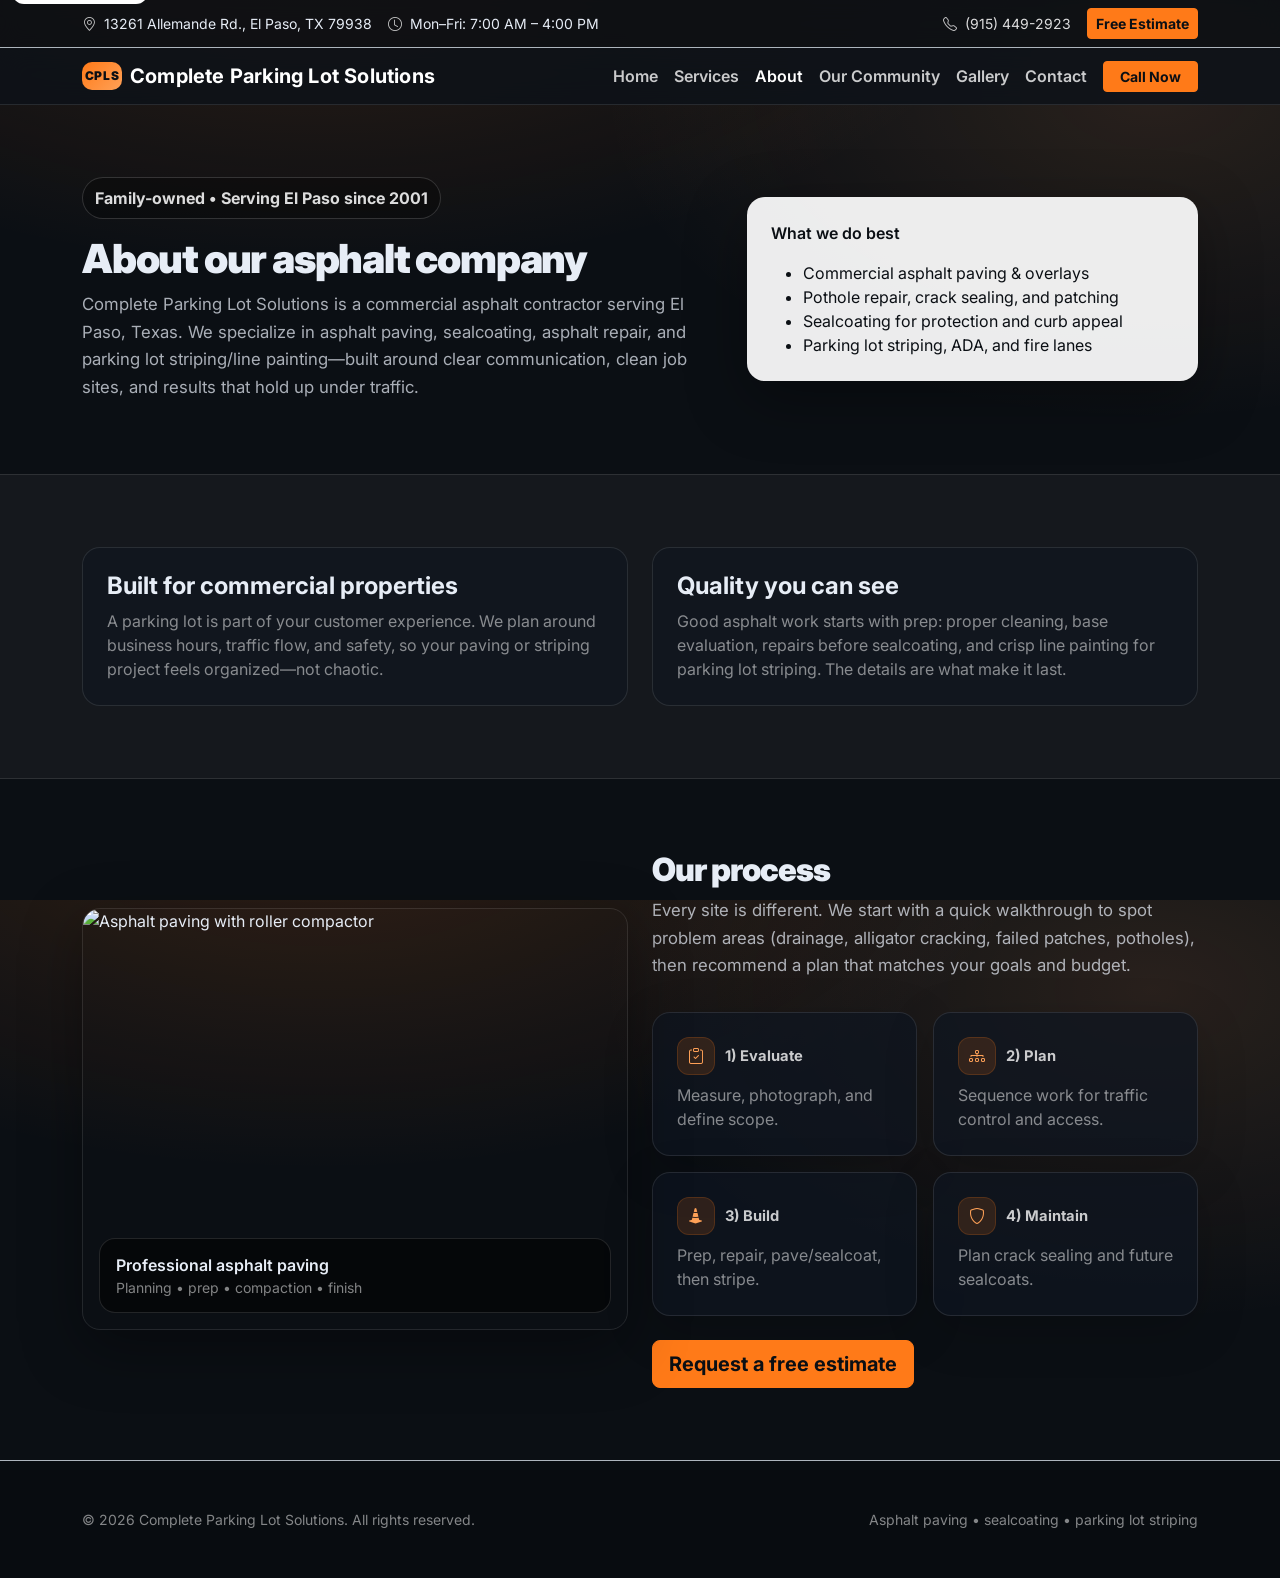
==== about.html @ 4068cb1a "Add files via upload" ====
<!DOCTYPE html>
<html lang="en">
<head>
  <meta charset="UTF-8" />
  <meta name="viewport" content="width=device-width, initial-scale=1.0" />
  <title>About | Complete Parking Lot Solutions</title>
  <meta name="description" content="Learn about our family-owned asphalt contractor serving El Paso, TX. Commercial asphalt paving, asphalt repair, sealcoating, and parking lot striping." />

  <link rel="preconnect" href="https://fonts.googleapis.com" />
  <link rel="preconnect" href="https://fonts.gstatic.com" crossorigin />
  <link href="https://fonts.googleapis.com/css2?family=Inter:wght@400;500;600;700;800&display=swap" rel="stylesheet" />

  <link href="https://cdn.jsdelivr.net/npm/bootstrap@5.3.3/dist/css/bootstrap.min.css" rel="stylesheet" integrity="sha384-QWTKZyjpPEjISv5WaRU9OFeRpok6YctnYmDr5pNlyT2bRjXh0JMhjY6hW+ALEwIH" crossorigin="anonymous" />
  <link rel="stylesheet" href="https://cdn.jsdelivr.net/npm/bootstrap-icons@1.11.3/font/bootstrap-icons.min.css" />
  <link rel="stylesheet" href="styles.css" />
</head>
<body>
  <a class="skip-link" href="#main">Skip to content</a>

  <div class="topbar border-bottom border-dark-subtle">
    <div class="container">
      <div class="d-flex flex-column flex-md-row justify-content-between align-items-md-center gap-2 py-2 small">
        <div class="d-flex flex-wrap gap-3 align-items-center">
          <span class="d-inline-flex align-items-center gap-2">
            <i class="bi bi-geo-alt"></i>
            <span>13261 Allemande Rd., El Paso, TX 79938</span>
          </span>
          <span class="d-inline-flex align-items-center gap-2">
            <i class="bi bi-clock"></i>
            <span>Mon–Fri: 7:00 AM – 4:00 PM</span>
          </span>
        </div>
        <div class="d-flex flex-wrap gap-3 align-items-center">
          <a class="topbar-link d-inline-flex align-items-center gap-2" href="tel:+19154492923">
            <i class="bi bi-telephone"></i>
            <span>(915) 449-2923</span>
          </a>
          <a class="btn btn-sm btn-accent" href="contact.html">Free Estimate</a>
        </div>
      </div>
    </div>
  </div>

  <nav class="navbar navbar-expand-lg navbar-dark sticky-top main-nav" id="mainNav">
    <div class="container">
      <a class="navbar-brand fw-bold d-flex align-items-center gap-2" href="index.html" aria-label="Complete Parking Lot Solutions">
        <span class="brand-badge">CPLS</span>
        <span>Complete Parking Lot Solutions</span>
      </a>
      <button class="navbar-toggler" type="button" data-bs-toggle="collapse" data-bs-target="#navLinks" aria-controls="navLinks" aria-expanded="false" aria-label="Toggle navigation">
        <span class="navbar-toggler-icon"></span>
      </button>

      <div class="collapse navbar-collapse" id="navLinks">
        <ul class="navbar-nav ms-auto mb-2 mb-lg-0 align-items-lg-center">
          <li class="nav-item"><a class="nav-link" href="index.html">Home</a></li>
          <li class="nav-item"><a class="nav-link" href="services.html">Services</a></li>
          <li class="nav-item"><a class="nav-link active" aria-current="page" href="about.html">About</a></li>
          <li class="nav-item"><a class="nav-link" href="community.html">Our Community</a></li>
          <li class="nav-item"><a class="nav-link" href="gallery.html">Gallery</a></li>
          <li class="nav-item"><a class="nav-link" href="contact.html">Contact</a></li>
          <li class="nav-item ms-lg-2">
            <a class="btn btn-accent btn-sm px-3" href="tel:+19154492923">Call Now</a>
          </li>
        </ul>
      </div>
    </div>
  </nav>

  <main id="main">
    <header class="section-space">
      <div class="container">
        <div class="row align-items-center gy-4">
          <div class="col-lg-7 reveal in">
            <span class="hero-kicker">Family-owned • Serving El Paso since 2001</span>
            <h1 class="section-title mt-3">About our asphalt company</h1>
            <p class="section-copy mb-0">
              Complete Parking Lot Solutions is a commercial asphalt contractor serving El Paso, Texas.
              We specialize in asphalt paving, sealcoating, asphalt repair, and parking lot striping/line painting—built around
              clear communication, clean job sites, and results that hold up under traffic.
            </p>
          </div>
          <div class="col-lg-5 reveal in">
            <div class="quote-card p-4">
              <div class="fw-semibold">What we do best</div>
              <ul class="mt-3 mb-0">
                <li>Commercial asphalt paving & overlays</li>
                <li>Pothole repair, crack sealing, and patching</li>
                <li>Sealcoating for protection and curb appeal</li>
                <li>Parking lot striping, ADA, and fire lanes</li>
              </ul>
            </div>
          </div>
        </div>
      </div>
    </header>

    <section class="section-space section-muted">
      <div class="container">
        <div class="row g-4">
          <div class="col-lg-6">
            <div class="feature p-4 h-100">
              <h2 class="h4 fw-bold mb-2">Built for commercial properties</h2>
              <p class="mb-0 text-white-50">
                A parking lot is part of your customer experience. We plan around business hours, traffic flow, and safety,
                so your paving or striping project feels organized—not chaotic.
              </p>
            </div>
          </div>
          <div class="col-lg-6">
            <div class="feature p-4 h-100">
              <h2 class="h4 fw-bold mb-2">Quality you can see</h2>
              <p class="mb-0 text-white-50">
                Good asphalt work starts with prep: proper cleaning, base evaluation, repairs before sealcoating,
                and crisp line painting for parking lot striping. The details are what make it last.
              </p>
            </div>
          </div>
        </div>
      </div>
    </section>

    <section class="section-space">
      <div class="container">
        <div class="row align-items-center gy-4">
          <div class="col-lg-6">
            <div class="image-card">
              <img
                src="https://images.unsplash.com/photo-1605717474723-1927b0ad1ce0?auto=format&fit=crop&w=1400&q=80"
                alt="Asphalt paving with roller compactor"
                loading="lazy"
              />
              <div class="image-card-caption">
                <div class="fw-semibold">Professional asphalt paving</div>
                <div class="small text-white-50">Planning • prep • compaction • finish</div>
              </div>
            </div>
          </div>
          <div class="col-lg-6">
            <h2 class="section-title">Our process</h2>
            <p class="section-copy">
              Every site is different. We start with a quick walkthrough to spot problem areas (drainage, alligator cracking,
              failed patches, potholes), then recommend a plan that matches your goals and budget.
            </p>
            <div class="row g-3 mt-1">
              <div class="col-md-6">
                <div class="stat-card p-4 h-100">
                  <div class="stat-top"><i class="bi bi-clipboard-check"></i><span class="stat-label">1) Evaluate</span></div>
                  <div class="text-white-50 mt-2">Measure, photograph, and define scope.</div>
                </div>
              </div>
              <div class="col-md-6">
                <div class="stat-card p-4 h-100">
                  <div class="stat-top"><i class="bi bi-diagram-3"></i><span class="stat-label">2) Plan</span></div>
                  <div class="text-white-50 mt-2">Sequence work for traffic control and access.</div>
                </div>
              </div>
              <div class="col-md-6">
                <div class="stat-card p-4 h-100">
                  <div class="stat-top"><i class="bi bi-cone-striped"></i><span class="stat-label">3) Build</span></div>
                  <div class="text-white-50 mt-2">Prep, repair, pave/sealcoat, then stripe.</div>
                </div>
              </div>
              <div class="col-md-6">
                <div class="stat-card p-4 h-100">
                  <div class="stat-top"><i class="bi bi-shield"></i><span class="stat-label">4) Maintain</span></div>
                  <div class="text-white-50 mt-2">Plan crack sealing and future sealcoats.</div>
                </div>
              </div>
            </div>
            <a class="btn btn-accent btn-lg mt-4" href="contact.html">Request a free estimate</a>
          </div>
        </div>
      </div>
    </section>
  </main>

  <footer class="footer border-top border-dark-subtle">
    <div class="container py-5">
      <div class="d-flex flex-column flex-md-row justify-content-between gap-2">
        <small class="text-white-50">© <span id="year"></span> Complete Parking Lot Solutions. All rights reserved.</small>
        <small class="text-white-50">Asphalt paving • sealcoating • parking lot striping</small>
      </div>
    </div>
  </footer>

  <script src="https://cdn.jsdelivr.net/npm/bootstrap@5.3.3/dist/js/bootstrap.bundle.min.js" integrity="sha384-YvpcrYf0tY3lHB60NNkmXc5s9fDVZLESaAA55NDzOxhy9GkcIdslK1eN7N6jIeHz" crossorigin="anonymous"></script>
  <script src="script.js"></script>
</body>
</html>
---- styles.css ----
:root{
  --bg: #0b0f14;
  --panel: #0f1620;
  --muted: #0e141d;
  --text: #e7edf6;
  --subtext: rgba(231,237,246,.72);
  --accent: #ff7a18;
  --accent-2: #ffa157;
  --border: rgba(255,255,255,.10);
  --shadow: 0 18px 60px rgba(0,0,0,.35);
  --radius: 18px;
}

html, body { height: 100%; }
body{
  font-family: Inter, system-ui, -apple-system, Segoe UI, Roboto, Arial, sans-serif;
  background: radial-gradient(1200px 600px at 25% -10%, rgba(255,122,24,.16), transparent 60%),
              radial-gradient(1000px 600px at 90% 10%, rgba(255,161,87,.12), transparent 55%),
              var(--bg);
  color: var(--text);
}

.hero-mini{
  position: relative;
  padding: 84px 0 46px;
}

.skip-link{
  position:absolute;
  top:-40px;
  left:12px;
  background:#fff;
  color:#000;
  padding:10px 12px;
  border-radius:12px;
  z-index:9999;
}
.skip-link:focus{ top:12px; }

.text-accent{ color: var(--accent) !important; }
.btn-accent{
  --bs-btn-color: #0b0f14;
  --bs-btn-bg: var(--accent);
  --bs-btn-border-color: var(--accent);
  --bs-btn-hover-bg: var(--accent-2);
  --bs-btn-hover-border-color: var(--accent-2);
  --bs-btn-active-bg: var(--accent-2);
  --bs-btn-active-border-color: var(--accent-2);
  font-weight: 700;
}

.topbar{
  background: rgba(11,15,20,.78);
  backdrop-filter: blur(10px);
}
.topbar .bi{ color: rgba(255,255,255,.75); }
.topbar-link{
  color: rgba(255,255,255,.86);
  text-decoration: none;
}
.topbar-link:hover{ color:#fff; text-decoration: underline; text-underline-offset: 3px; }

.main-nav{
  background: rgba(13,18,25,.82);
  backdrop-filter: blur(12px);
  border-bottom: 1px solid var(--border);
}
.navbar-brand{ letter-spacing: .2px; }
.brand-badge{
  display:inline-flex;
  align-items:center;
  justify-content:center;
  width: 40px;
  height: 28px;
  border-radius: 10px;
  background: linear-gradient(135deg, var(--accent), var(--accent-2));
  color: #0b0f14;
  font-weight: 900;
  font-size: 12px;
  letter-spacing: .6px;
}

.nav-link{
  color: rgba(255,255,255,.78) !important;
  font-weight: 600;
}
.nav-link:hover, .nav-link.active{ color: #fff !important; }

.hero{
  position: relative;
  padding: 96px 0 56px;
  min-height: calc(100vh - 112px);
  display:flex;
  align-items:center;
  background:
    url("https://images.unsplash.com/photo-1597008641621-3c0b6f6c8c1d?auto=format&fit=crop&w=2200&q=80")
    center/cover no-repeat;
}
.hero-overlay{
  position:absolute;
  inset:0;
  background:
    radial-gradient(900px 500px at 30% 20%, rgba(0,0,0,.10), rgba(0,0,0,.65) 65%),
    linear-gradient(180deg, rgba(11,15,20,.55), rgba(11,15,20,.92));
}
.hero .container{ z-index: 1; }
.hero-kicker{
  display:inline-flex;
  gap:.5rem;
  align-items:center;
  font-weight: 700;
  color: rgba(255,255,255,.86);
  background: rgba(0,0,0,.28);
  border: 1px solid rgba(255,255,255,.16);
  padding: 8px 12px;
  border-radius: 999px;
}
.hero-bullets .bullet{
  display:inline-flex;
  gap:.55rem;
  align-items:center;
  color: rgba(255,255,255,.86);
  background: rgba(0,0,0,.22);
  border: 1px solid rgba(255,255,255,.14);
  padding: 10px 12px;
  border-radius: 999px;
}
.hero-bullets .bi{ color: var(--accent-2); }

.quote-card{
  background: rgba(255,255,255,.92);
  color: #0b0f14;
  border-radius: var(--radius);
  box-shadow: var(--shadow);
}
.pill{
  font-size: 12px;
  font-weight: 800;
  padding: 8px 10px;
  border-radius: 999px;
  background: rgba(255,122,24,.16);
  color: #7a2f00;
  border: 1px solid rgba(255,122,24,.25);
}

.section-space{ padding: 72px 0; }
.section-muted{ background: rgba(255,255,255,.04); border-top: 1px solid var(--border); border-bottom: 1px solid var(--border); }
.section-title{ font-weight: 900; letter-spacing: -0.03em; }
.section-copy{ color: var(--subtext); font-size: 1.05rem; line-height: 1.65; }
.service-copy{ max-width: 56ch; }

.stat-card{
  background: rgba(15,22,32,.72);
  border: 1px solid var(--border);
  border-radius: var(--radius);
  box-shadow: 0 14px 50px rgba(0,0,0,.18);
}
.stat-top{
  display:flex;
  gap:.6rem;
  align-items:center;
  color: rgba(255,255,255,.78);
  font-weight: 700;
}
.stat-top .bi{
  width: 38px;
  height: 38px;
  display:inline-flex;
  align-items:center;
  justify-content:center;
  border-radius: 12px;
  background: rgba(255,122,24,.14);
  color: var(--accent-2);
  border: 1px solid rgba(255,122,24,.18);
}
.stat-label{ font-size: .92rem; }
.stat-value{ font-size: 2rem; font-weight: 900; margin-top: 10px; }
.stat-sub{ color: rgba(231,237,246,.70); }

.service-card{
  background: rgba(15,22,32,.62);
  border: 1px solid var(--border);
  border-radius: var(--radius);
  box-shadow: 0 16px 44px rgba(0,0,0,.16);
  transition: transform .18s ease, border-color .18s ease, background .18s ease;
}
.service-card:hover{
  transform: translateY(-4px);
  border-color: rgba(255,122,24,.35);
  background: rgba(15,22,32,.78);
}
.icon-bubble{
  width: 44px;
  height: 44px;
  display:inline-flex;
  align-items:center;
  justify-content:center;
  border-radius: 14px;
  background: rgba(255,122,24,.14);
  color: var(--accent-2);
  border: 1px solid rgba(255,122,24,.18);
  font-size: 20px;
}
.service-link{
  display:inline-flex;
  align-items:center;
  gap:.5rem;
  margin-top: 14px;
  font-weight: 800;
  text-decoration: none;
  color: rgba(255,255,255,.88);
}
.service-link:hover{ color: #fff; text-decoration: underline; text-underline-offset: 3px; }

.callout{
  border-radius: var(--radius);
  background:
    radial-gradient(900px 400px at 20% 0%, rgba(255,122,24,.30), transparent 60%),
    radial-gradient(700px 400px at 90% 20%, rgba(255,161,87,.22), transparent 55%),
    rgba(15,22,32,.90);
  border: 1px solid rgba(255,255,255,.10);
  box-shadow: var(--shadow);
}

.feature{
  border-radius: var(--radius);
  background: rgba(15,22,32,.62);
  border: 1px solid var(--border);
}
.feature h6{ font-weight: 800; }
.feature p{ color: rgba(231,237,246,.70); }

.image-card{
  position:relative;
  border-radius: var(--radius);
  overflow:hidden;
  border: 1px solid var(--border);
  box-shadow: var(--shadow);
}
.image-card img{
  width: 100%;
  height: 420px;
  object-fit: cover;
  display:block;
}
.image-card-caption{
  position:absolute;
  left: 16px;
  right: 16px;
  bottom: 16px;
  padding: 14px 16px;
  border-radius: 16px;
  background: rgba(0,0,0,.52);
  border: 1px solid rgba(255,255,255,.12);
}

.gallery-tile{
  position:relative;
  display:block;
  border-radius: var(--radius);
  overflow:hidden;
  border: 1px solid var(--border);
  box-shadow: 0 16px 44px rgba(0,0,0,.20);
  text-decoration:none;
}
.gallery-tile img{
  width:100%;
  height: 260px;
  object-fit: cover;
  display:block;
  transform: scale(1.01);
  transition: transform .2s ease;
}
.gallery-tile:hover img{ transform: scale(1.06); }
.gallery-label{
  position:absolute;
  left: 14px;
  bottom: 14px;
  padding: 8px 10px;
  border-radius: 999px;
  background: rgba(0,0,0,.55);
  border: 1px solid rgba(255,255,255,.12);
  color: rgba(255,255,255,.92);
  font-weight: 800;
  font-size: 13px;
}

.contact-card, .form-card{
  border-radius: var(--radius);
  background: rgba(255,255,255,.92);
  color: #0b0f14;
  box-shadow: var(--shadow);
}
.contact-card hr{ border-color: rgba(0,0,0,.12); }
.form-control, .form-select{
  border-radius: 14px;
  border-color: rgba(0,0,0,.16);
}
.form-control:focus, .form-select:focus{
  border-color: rgba(255,122,24,.55);
  box-shadow: 0 0 0 .2rem rgba(255,122,24,.20);
}

.footer{
  background: rgba(9,12,16,.96);
}
.footer-title{
  font-weight: 900;
  margin-bottom: 10px;
}
.footer-link{
  color: rgba(255,255,255,.78);
  text-decoration: none;
}
.footer-link:hover{
  color: #fff;
  text-decoration: underline;
  text-underline-offset: 3px;
}

.reveal{
  opacity: 0;
  transform: translateY(14px);
  transition: opacity .55s ease, transform .55s ease;
}
.reveal.in{
  opacity: 1;
  transform: translateY(0);
}

@media (max-width: 991.98px){
  .hero{ padding-top: 70px; min-height: auto; }
  .image-card img{ height: 360px; }
}
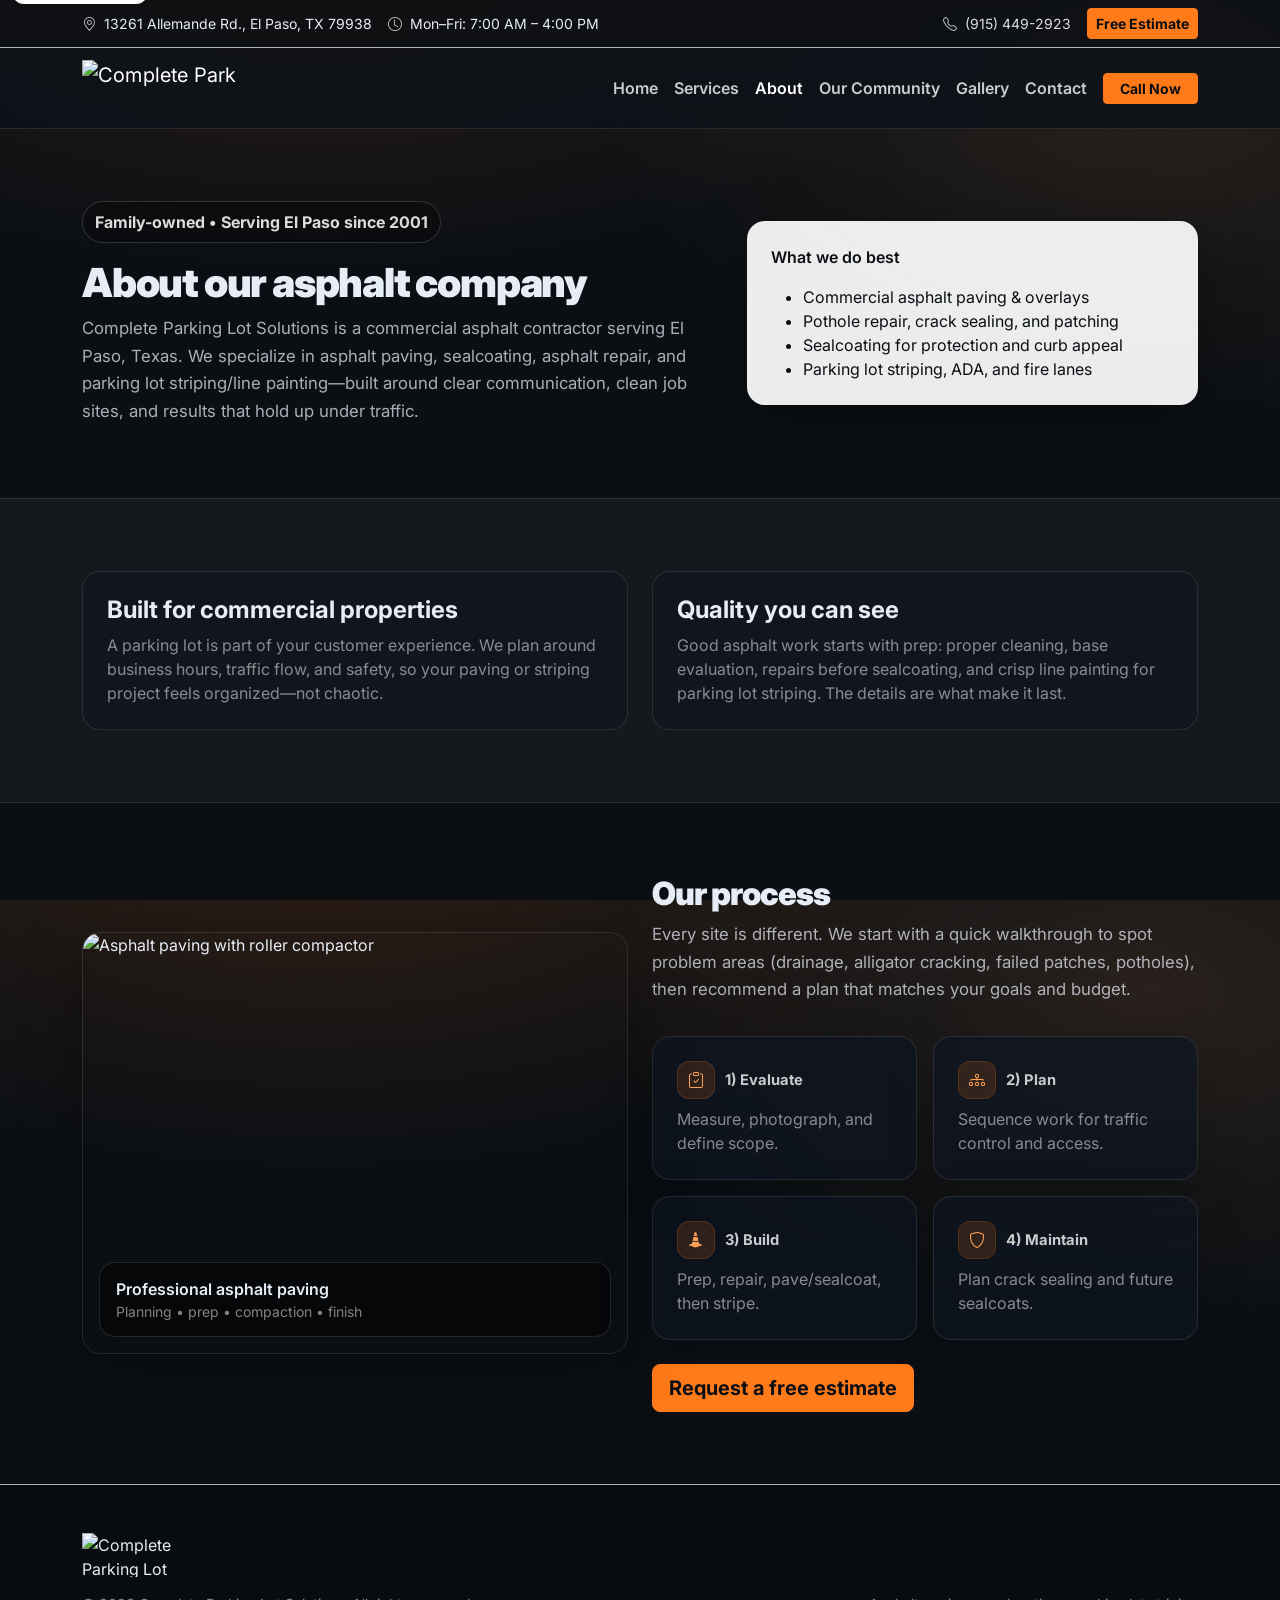
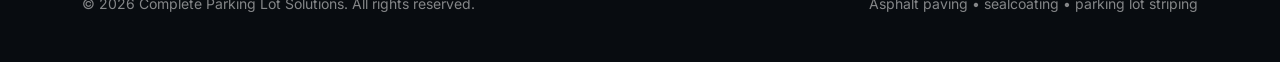
==== commit 0898cd02: "Update about.html" ====
--- a/about.html
+++ b/about.html
@@ -43,9 +43,8 @@
 
   <nav class="navbar navbar-expand-lg navbar-dark sticky-top main-nav" id="mainNav">
     <div class="container">
-      <a class="navbar-brand fw-bold d-flex align-items-center gap-2" href="index.html" aria-label="Complete Parking Lot Solutions">
-        <span class="brand-badge">CPLS</span>
-        <span>Complete Parking Lot Solutions</span>
+      <a class="navbar-brand d-flex align-items-center py-1" href="index.html" aria-label="Complete Parking Lot Solutions">
+        <img src="logo.png" alt="Complete Parking Lot Solutions — Complete Means Done Right" class="site-logo" width="220" height="80" decoding="async" />
       </a>
       <button class="navbar-toggler" type="button" data-bs-toggle="collapse" data-bs-target="#navLinks" aria-controls="navLinks" aria-expanded="false" aria-label="Toggle navigation">
         <span class="navbar-toggler-icon"></span>
@@ -177,6 +176,9 @@
 
   <footer class="footer border-top border-dark-subtle">
     <div class="container py-5">
+      <div class="mb-3">
+        <img src="logo.png" alt="Complete Parking Lot Solutions" class="site-logo-footer-sm" width="200" height="72" decoding="async" />
+      </div>
       <div class="d-flex flex-column flex-md-row justify-content-between gap-2">
         <small class="text-white-50">© <span id="year"></span> Complete Parking Lot Solutions. All rights reserved.</small>
         <small class="text-white-50">Asphalt paving • sealcoating • parking lot striping</small>
--- a/styles.css
+++ b/styles.css
@@ -66,6 +66,30 @@
   border-bottom: 1px solid var(--border);
 }
 .navbar-brand{ letter-spacing: .2px; }
+.site-logo{
+  height: 48px;
+  width: auto;
+  max-width: min(260px, 62vw);
+  object-fit: contain;
+  display: block;
+}
+@media (min-width: 992px){
+  .site-logo{ height: 56px; max-width: 280px; }
+}
+.site-logo-footer{
+  height: 72px;
+  width: auto;
+  max-width: min(280px, 100%);
+  object-fit: contain;
+  display: block;
+}
+.site-logo-footer-sm{
+  height: 44px;
+  width: auto;
+  max-width: min(240px, 85vw);
+  object-fit: contain;
+  display: block;
+}
 .brand-badge{
   display:inline-flex;
   align-items:center;
@@ -332,3 +356,4 @@
   .hero{ padding-top: 70px; min-height: auto; }
   .image-card img{ height: 360px; }
 }
+
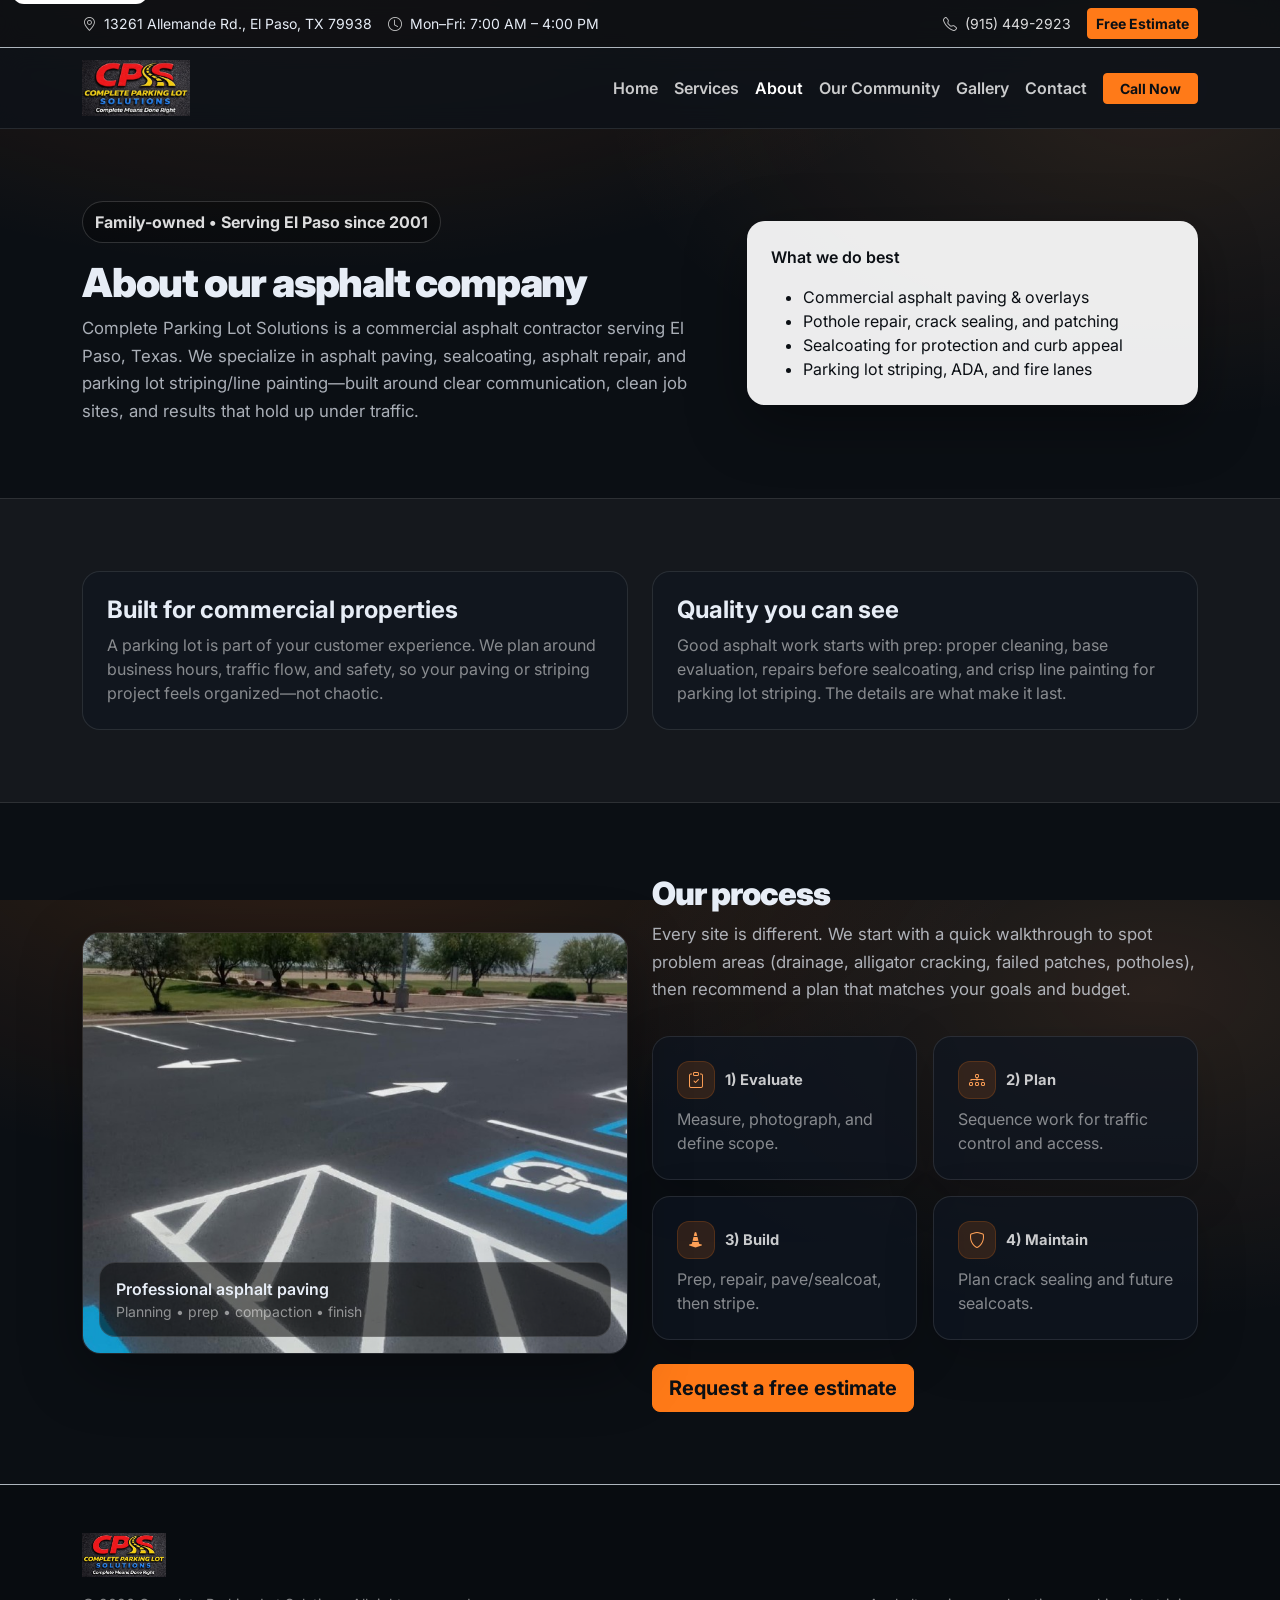
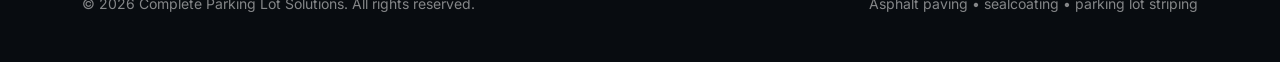
==== commit db50cdb7: "Update about.html" ====
--- a/about.html
+++ b/about.html
@@ -125,8 +125,8 @@
           <div class="col-lg-6">
             <div class="image-card">
               <img
-                src="https://images.unsplash.com/photo-1605717474723-1927b0ad1ce0?auto=format&fit=crop&w=1400&q=80"
-                alt="Asphalt paving with roller compactor"
+                src="images/photo-0015.png"
+                alt="Completed commercial asphalt parking lot with professional striping"
                 loading="lazy"
               />
               <div class="image-card-caption">
@@ -190,4 +190,3 @@
   <script src="script.js"></script>
 </body>
 </html>
-
